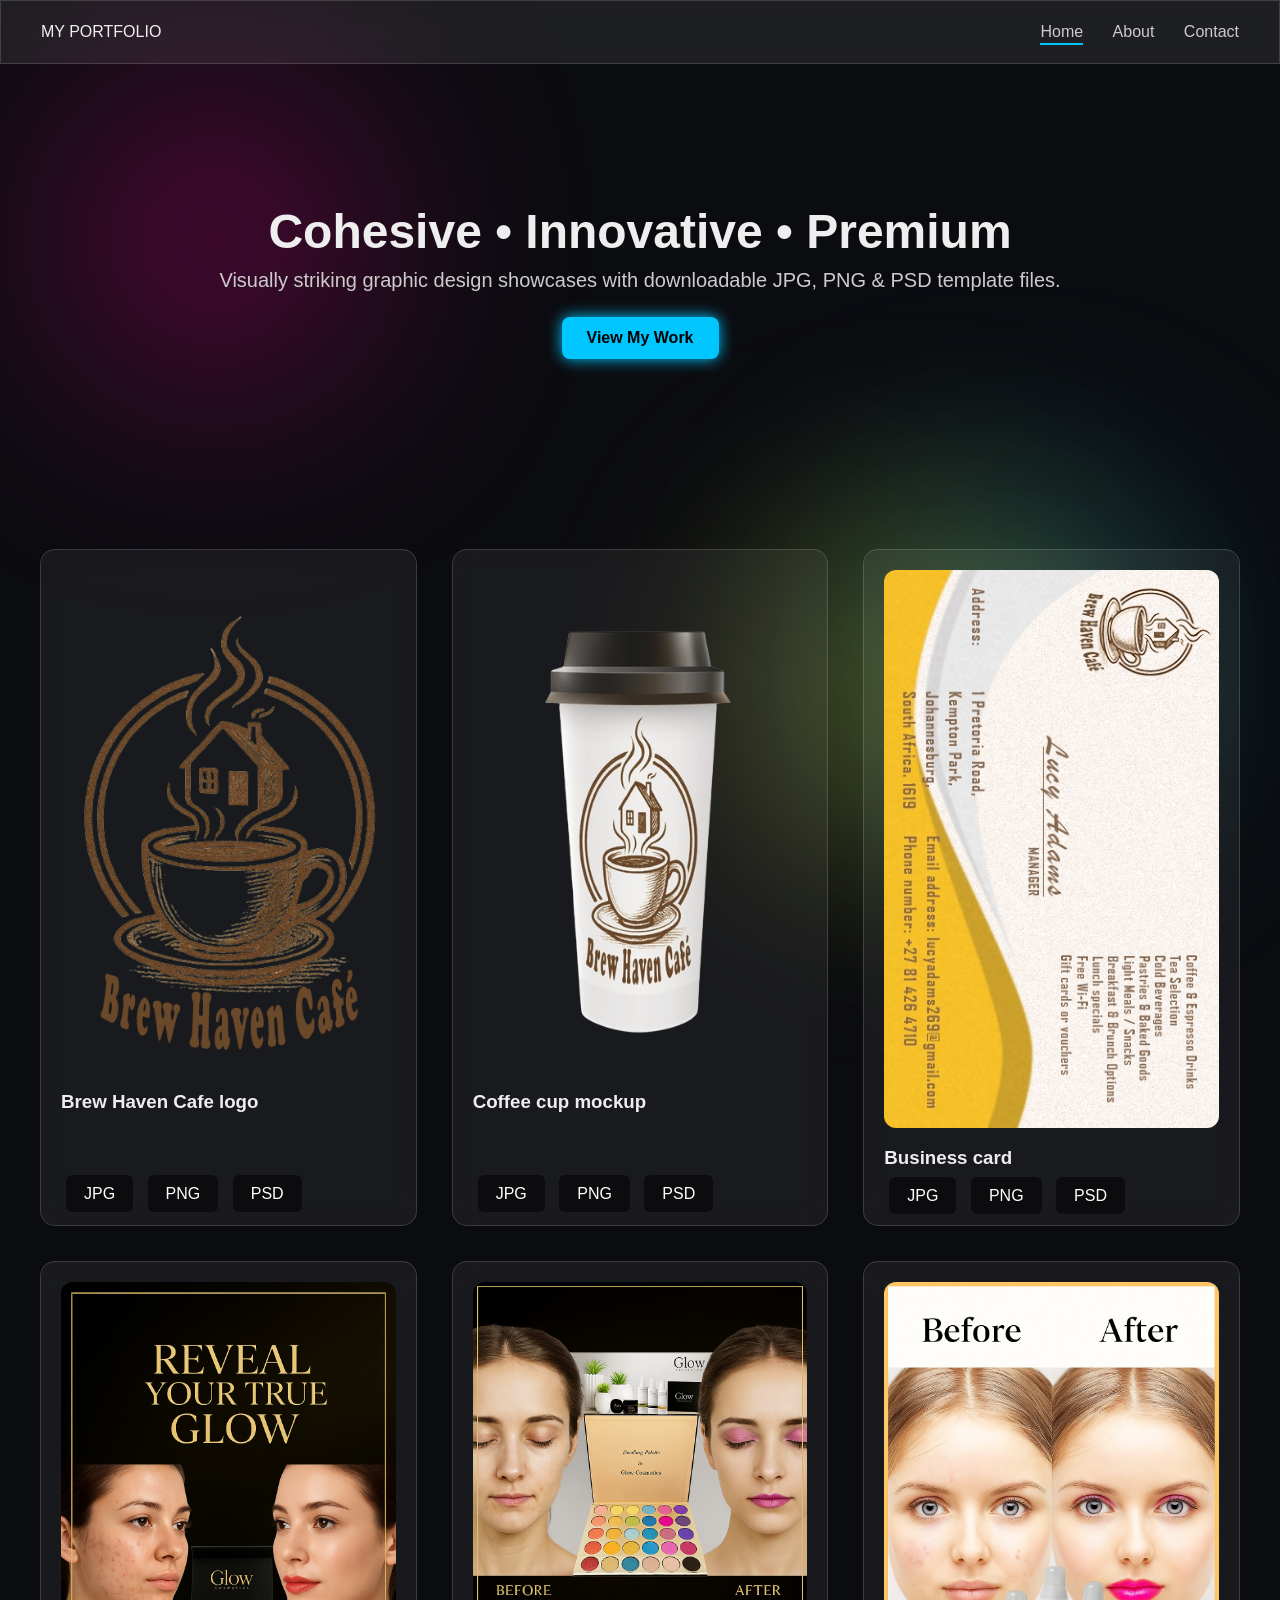
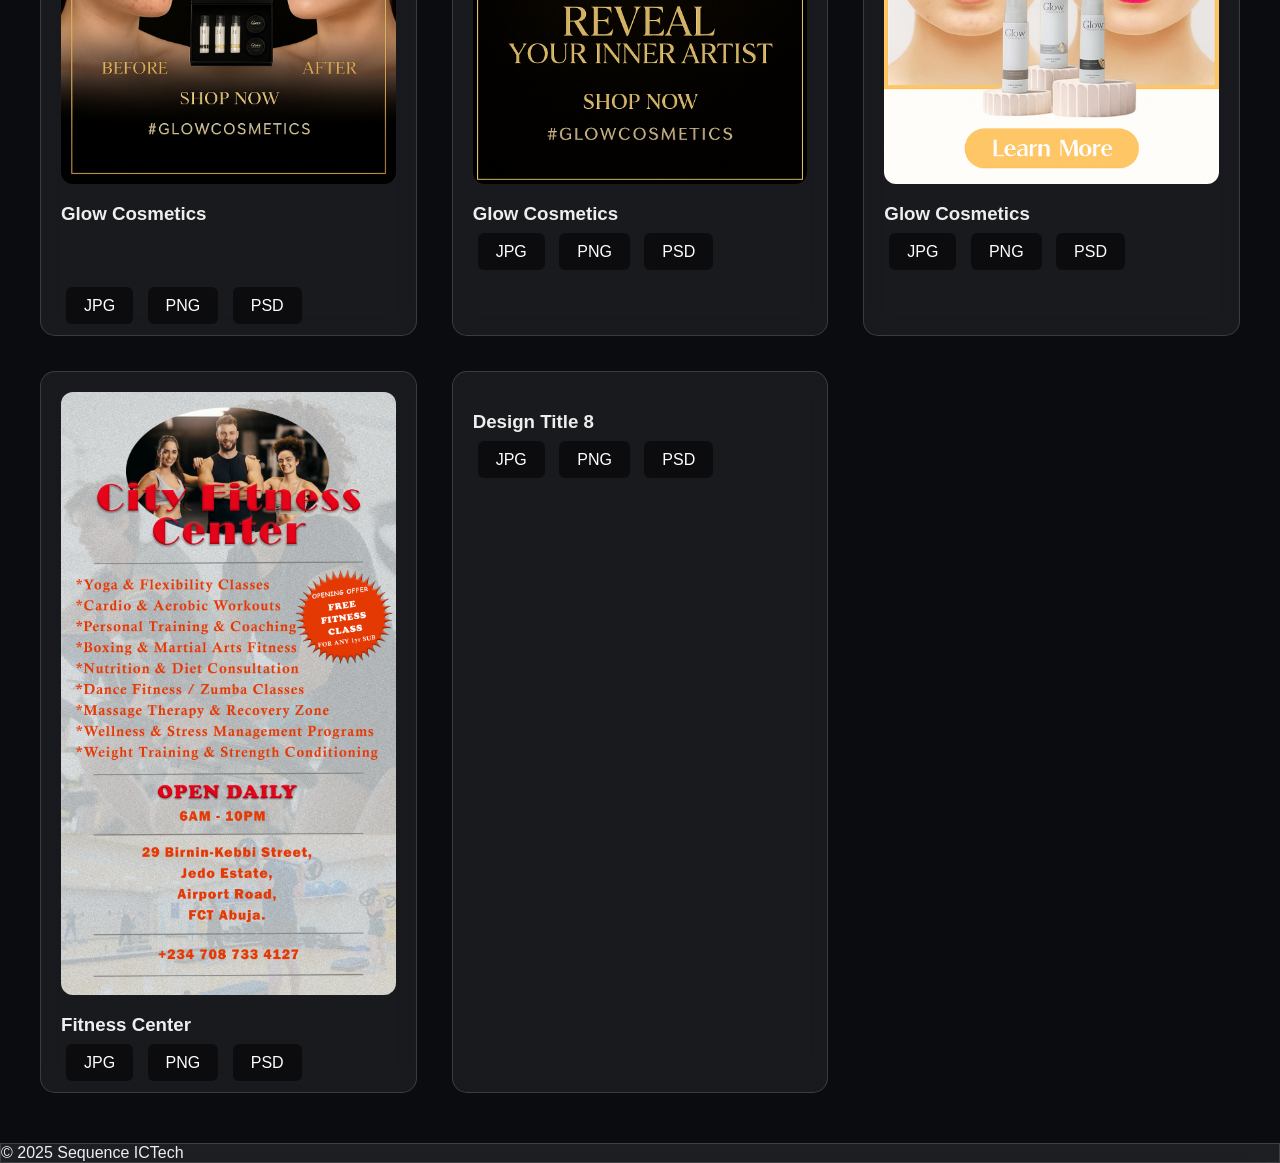
==== index.html @ 039d6dce "index.html" ====
<!DOCTYPE html>
<html lang="en">
<head>
    <meta charset="UTF-8">
    <meta name="viewport" content="width=device-width, initial-scale=1.0">
    <title>My Portfolio</title>
    <link rel="stylesheet" href="style.css">
</head>

<body class="page-loaded">

    <!-- Floating Background Elements -->
    <div class="float-circle c1"></div>
    <div class="float-circle c2"></div>
    <div class="float-circle c3"></div>

    <!-- HEADER -->
    <header class="fade-in glass-header">
        <div class="logo">MY PORTFOLIO</div>
        <nav>
            <a href="index.html" class="active">Home</a>
            <a href="about.html">About</a>
            <a href="contact.html">Contact</a>
        </nav>
    </header>

    <!-- HERO (Parallax + Fade) -->
    <section class="hero parallax fade-in">
        <h1>Cohesive • Innovative • Premium</h1>
        <p>Visually striking graphic design showcases with downloadable JPG, PNG & PSD template files.</p>
        <a href="#portfolio" class="glow-btn">View My Work</a>
    </section>

    <!-- PORTFOLIO -->
    <section id="portfolio" class="portfolio">

        <div class="card reveal">
            <img src="images/cafe/Brew Haven Cafe logo.png" alt="">
            <h3>Brew Haven Cafe logo</h3>
            <br>
            <br>
            <br>
            <br>
            
            <div class="buttons">
                <a href="images/design1.jpg" download>JPG</a>
                <a href="images/design1.png" download>PNG</a>
                <a href="psd/design1.psd" download>PSD</a>
            </div>
        </div>

        <div class="card reveal">
            <img src="images/cafe/Coffee_cup_mockup.png" alt="">
            <h3>Coffee cup mockup</h3>
            <br>
            <br>
            <br>
            <br>
            
            <div class="buttons">
                <a href="images/cafe/Coffee cup mockup.jpg" download>JPG</a>
                <a href="images/cafe/Coffee cup mockup.png" download>PNG</a>
                <a href="psd/cafe/Coffee cup mockup.psd" download>PSD</a>
            </div>
        </div>

        <div class="card reveal">
            <img src="images/cafe/Brew Haven Business card.jpg" alt="">
            <h3>Business card</h3>
            <br>
            <div class="buttons">
                <a href="images/cafe/Brew Haven Business_card.jpg" download>JPG</a>
                <a href="images/design3.png" download>PNG</a>
                <a href="psd/cafe/Brew Haven Business card.psd" download>PSD</a>
            </div>
        </div>

        <div class="card reveal">
            <img src="images/cosmetics/Glow Cosmetics1.png" alt="">
            <h3>Glow Cosmetics</h3>
            <br>
            <br>
            <br>
            <br>
            
            <div class="buttons">
                <a href="images/cosmetics/Glow Cosmetics1.jpg" download>JPG</a>
                <a href="images/cosmetics/Glow Cosmetics1.png" download>PNG</a>
                <a href="psd/cosmetics/Makeup Retouch1.psd" download>PSD</a>
            </div>
        </div>

        <div class="card reveal">
            <img src="images/cosmetics/Glow Cosmetics2.png" alt="">
            <h3>Glow Cosmetics</h3>
            <br>
            <div class="buttons">
                <a href="images/cosmetics/Glow Cosmetics2.jpg" download>JPG</a>
                <a href="images/cosmetics/Glow Cosmetics2.png" download>PNG</a>
                <a href="psd/cosmetics/Makeup Retouch2.psd" download>PSD</a>
            </div>
        </div>

        <div class="card reveal">
            <img src="images/cosmetics/Glow Cosmetics3.png" alt="">
            <h3>Glow Cosmetics</h3>
            <br>
            <div class="buttons">
                <a href="images/cosmetics/Glow Cosmetics3.jpg" download>JPG</a>
                <a href="images/cosmetics/Glow Cosmetics3.png" download>PNG</a>
                <a href="psd/cosmetics/Makeup Retouch3.psd" download>PSD</a>
            </div>
        </div>

        <div class="card reveal">
            <img src="images/gym/Gym.png" alt="">
            <h3>Fitness Center</h3>
            <br>
            <div class="buttons">
                <a href="images/gym/Gym.jpg" download>JPG</a>
                <a href="images/gym/Gym.png" download>PNG</a>
                <a href="psd/gym/Gym.psd" download>PSD</a>
            </div>
        </div>

        <div class="card reveal">
            <img src="images/design8.jpg" alt="">
            <h3>Design Title 8</h3>
            <br>
            <div class="buttons">
                <a href="images/design8.jpg" download>JPG</a>
                <a href="images/design8.png" download>PNG</a>
                <a href="psd/design8.psd" download>PSD</a>
            </div>
        </div>
        <!-- Add more cards here -->
    </section>

    <footer class="fade-in glass-footer">
        © 2025 Sequence ICTech
    </footer>

<script src="animations.js"></script>
</body>
</html>
---- style.css ----
/* GLOBAL */
* {
    margin: 0;
    padding: 0;
    box-sizing: border-box;
    font-family: "Poppins", sans-serif;
}

body {
    background: #0b0c10;
    color: #eee;
    overflow-x: hidden;
    position: relative;
}

/* FLOATING BACKGROUND ELEMENTS */
.float-circle {
    position: fixed;
    width: 300px;
    height: 300px;
    border-radius: 50%;
    filter: blur(120px);
    opacity: 0.35;
    z-index: -1;
}

.c1 { background: #ff0099; top: 10%; left: 5%; animation: float 8s ease-in-out infinite; }
.c2 { background: #00c6ff; bottom: 10%; right: 10%; animation: float 10s ease-in-out infinite; }
.c3 { background: #ffdd00; top: 60%; left: 60%; animation: float 12s ease-in-out infinite; }

@keyframes float {
    0%, 100% { transform: translateY(0px); }
    50% { transform: translateY(-40px); }
}

/* GLASS EFFECT */
.glass-header, .glass-footer, .glass-panel, .contact-card {
    background: rgba(255, 255, 255, 0.08);
    backdrop-filter: blur(12px);
    border: 1px solid rgba(255, 255, 255, 0.15);
}

/* HEADER */
header {
    display: flex;
    justify-content: space-between;
    align-items: center;
    padding: 22px 40px;
}

nav a {
    color: #ccc;
    margin-left: 25px;
    text-decoration: none;
    position: relative;
    font-weight: 500;
}

nav a.active::after,
nav a:hover::after {
    width: 100%;
}

nav a::after {
    content: "";
    width: 0%;
    height: 2px;
    background: #00c6ff;
    position: absolute;
    left: 0;
    bottom: -5px;
    transition: 0.3s;
}

/* HERO */
.hero {
    text-align: center;
    padding: 140px 20px;
    background-attachment: fixed;
}

.hero h1 {
    font-size: 48px;
    font-weight: 700;
}

.hero p {
    font-size: 20px;
    margin-top: 10px;
    color: #ccc;
}

/* Glow button */
.glow-btn {
    margin-top: 25px;
    display: inline-block;
    padding: 12px 25px;
    background: #00c6ff;
    border-radius: 8px;
    color: #000;
    font-weight: bold;
    text-decoration: none;
    box-shadow: 0 0 15px #00c6ff;
    transition: 0.3s;
}

.glow-btn:hover {
    box-shadow: 0 0 25px #00c6ff;
}

/* PORTFOLIO GRID */
.portfolio {
    padding: 50px 40px;
    display: grid;
    grid-template-columns: repeat(auto-fit, minmax(300px, 1fr));
    gap: 35px;
}

/* Premium Portfolio Cards */
.card {
    padding: 20px;
    border-radius: 15px;
    background: rgba(255,255,255,0.06);
    backdrop-filter: blur(12px);
    border: 1px solid rgba(255,255,255,0.15);
    transition: 0.4s;
    transform: perspective(600px) rotateX(0deg) rotateY(0deg);
}

.card:hover {
    transform: perspective(600px) rotateX(7deg) rotateY(-7deg);
    box-shadow: 0px 0px 25px rgba(0,255,255,0.2);
}

.card img {
    width: 100%;
    border-radius: 12px;
    margin-bottom: 15px;
}

.buttons a {
    background: rgba(0,0,0,0.5);
    padding: 10px 18px;
    margin: 5px;
    border-radius: 6px;
    color: #fff;
    text-decoration: none;
    transition: 0.3s;
}

.buttons a:hover {
    background: #00c6ff;
    color: #000;
    box-shadow: 0 0 15px #00c6ff;
}

/* PAGE */
.page-container {
    max-width: 900px;
    margin: auto;
    padding: 60px 20px;
}

/* ANIMATIONS */
.fade-in { opacity: 0; animation: fade 1.3s forwards; }
@keyframes fade { to { opacity: 1; } }

.reveal {
    opacity: 0;
    transform: translateY(40px);
    transition: 1s;
}

.reveal.visible {
    opacity: 1;
    transform: translateY(0);
}
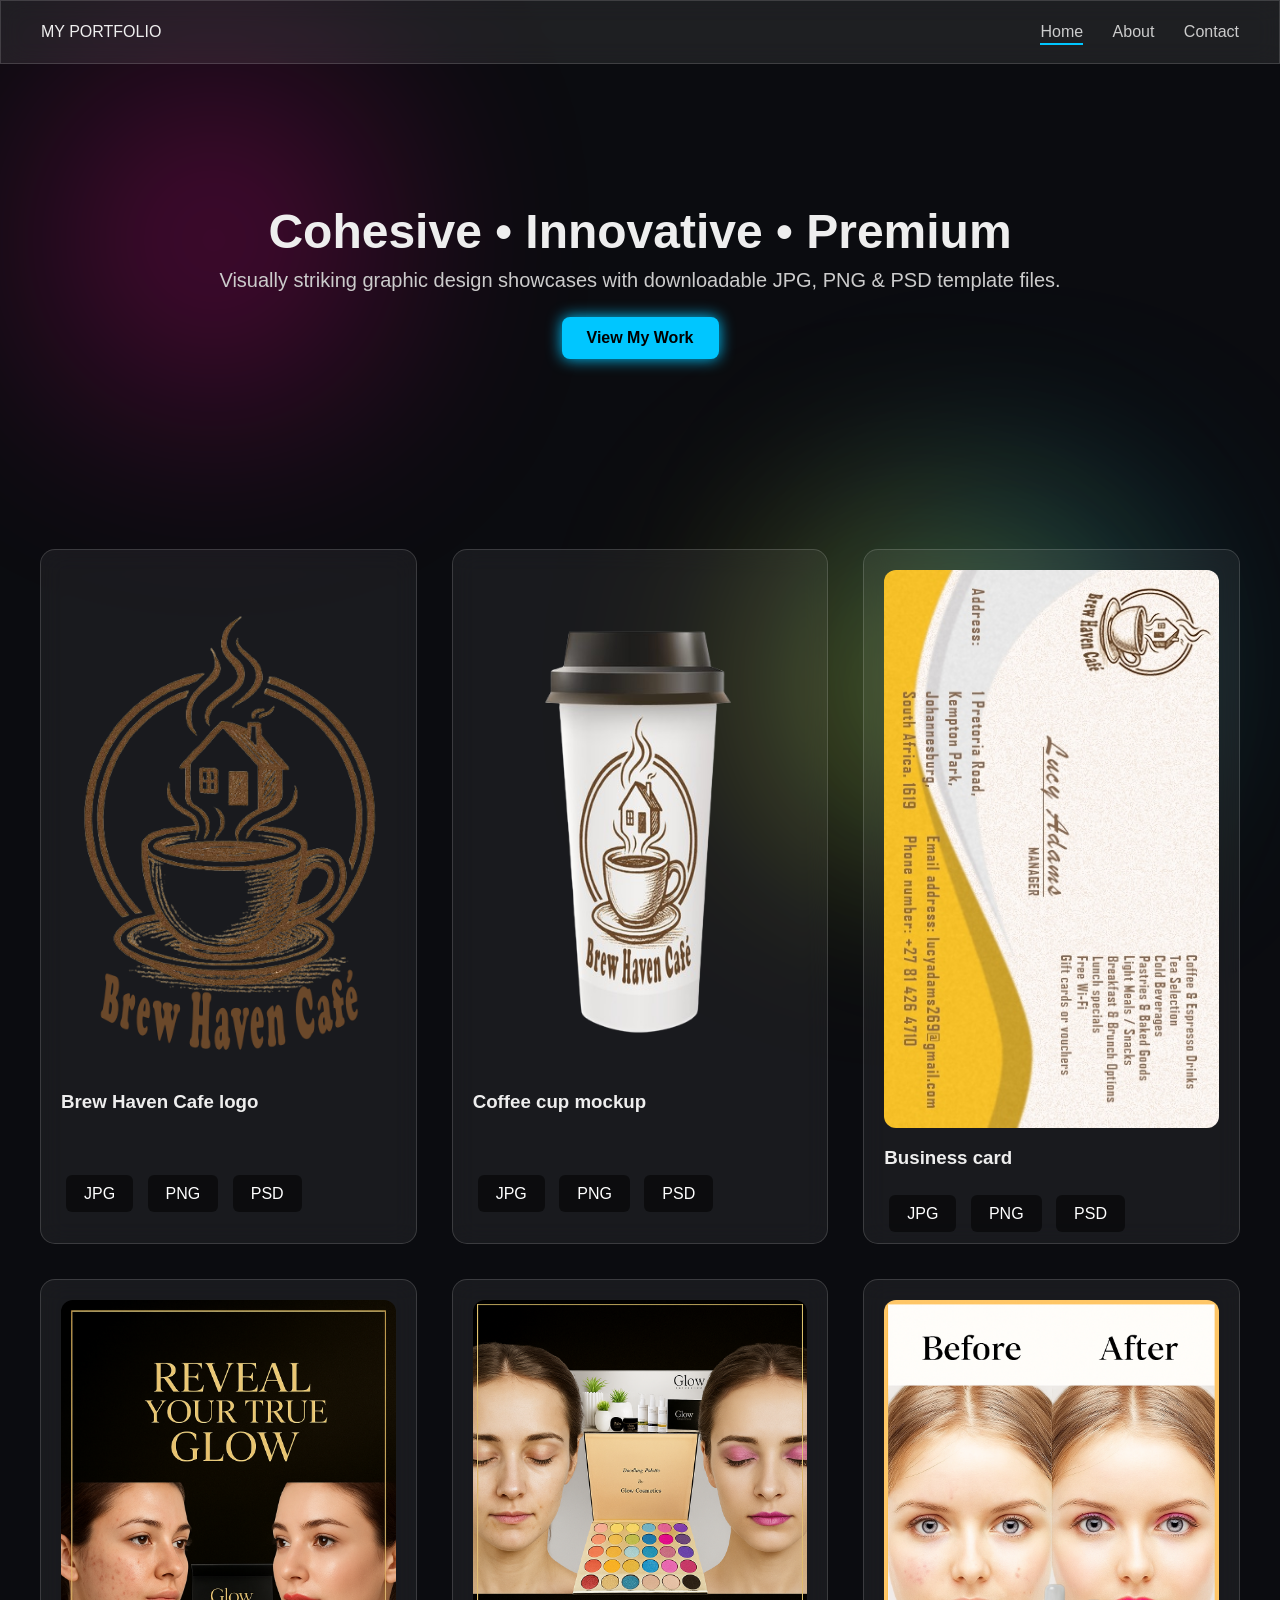
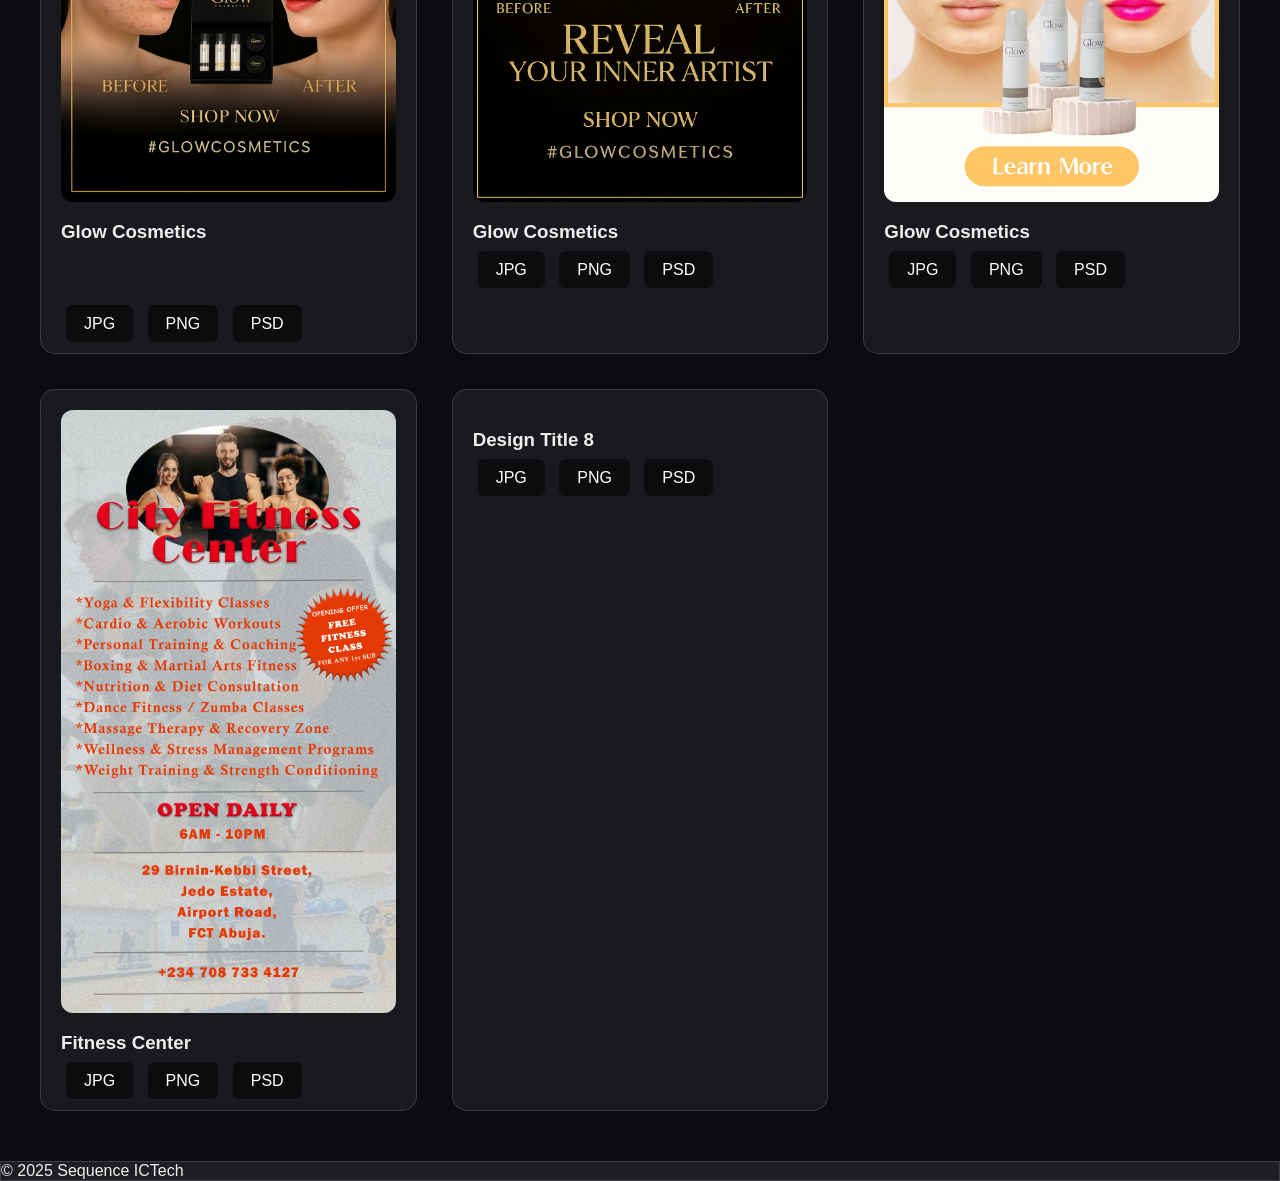
==== commit 66558629: "index.html" ====
--- a/index.html
+++ b/index.html
@@ -67,6 +67,7 @@
         <div class="card reveal">
             <img src="images/cafe/Brew Haven Business card.jpg" alt="">
             <h3>Business card</h3>
+            <br>
             <br>
             <div class="buttons">
                 <a href="images/cafe/Brew Haven Business_card.jpg" download>JPG</a>
@@ -169,3 +170,4 @@
 
 
 
+
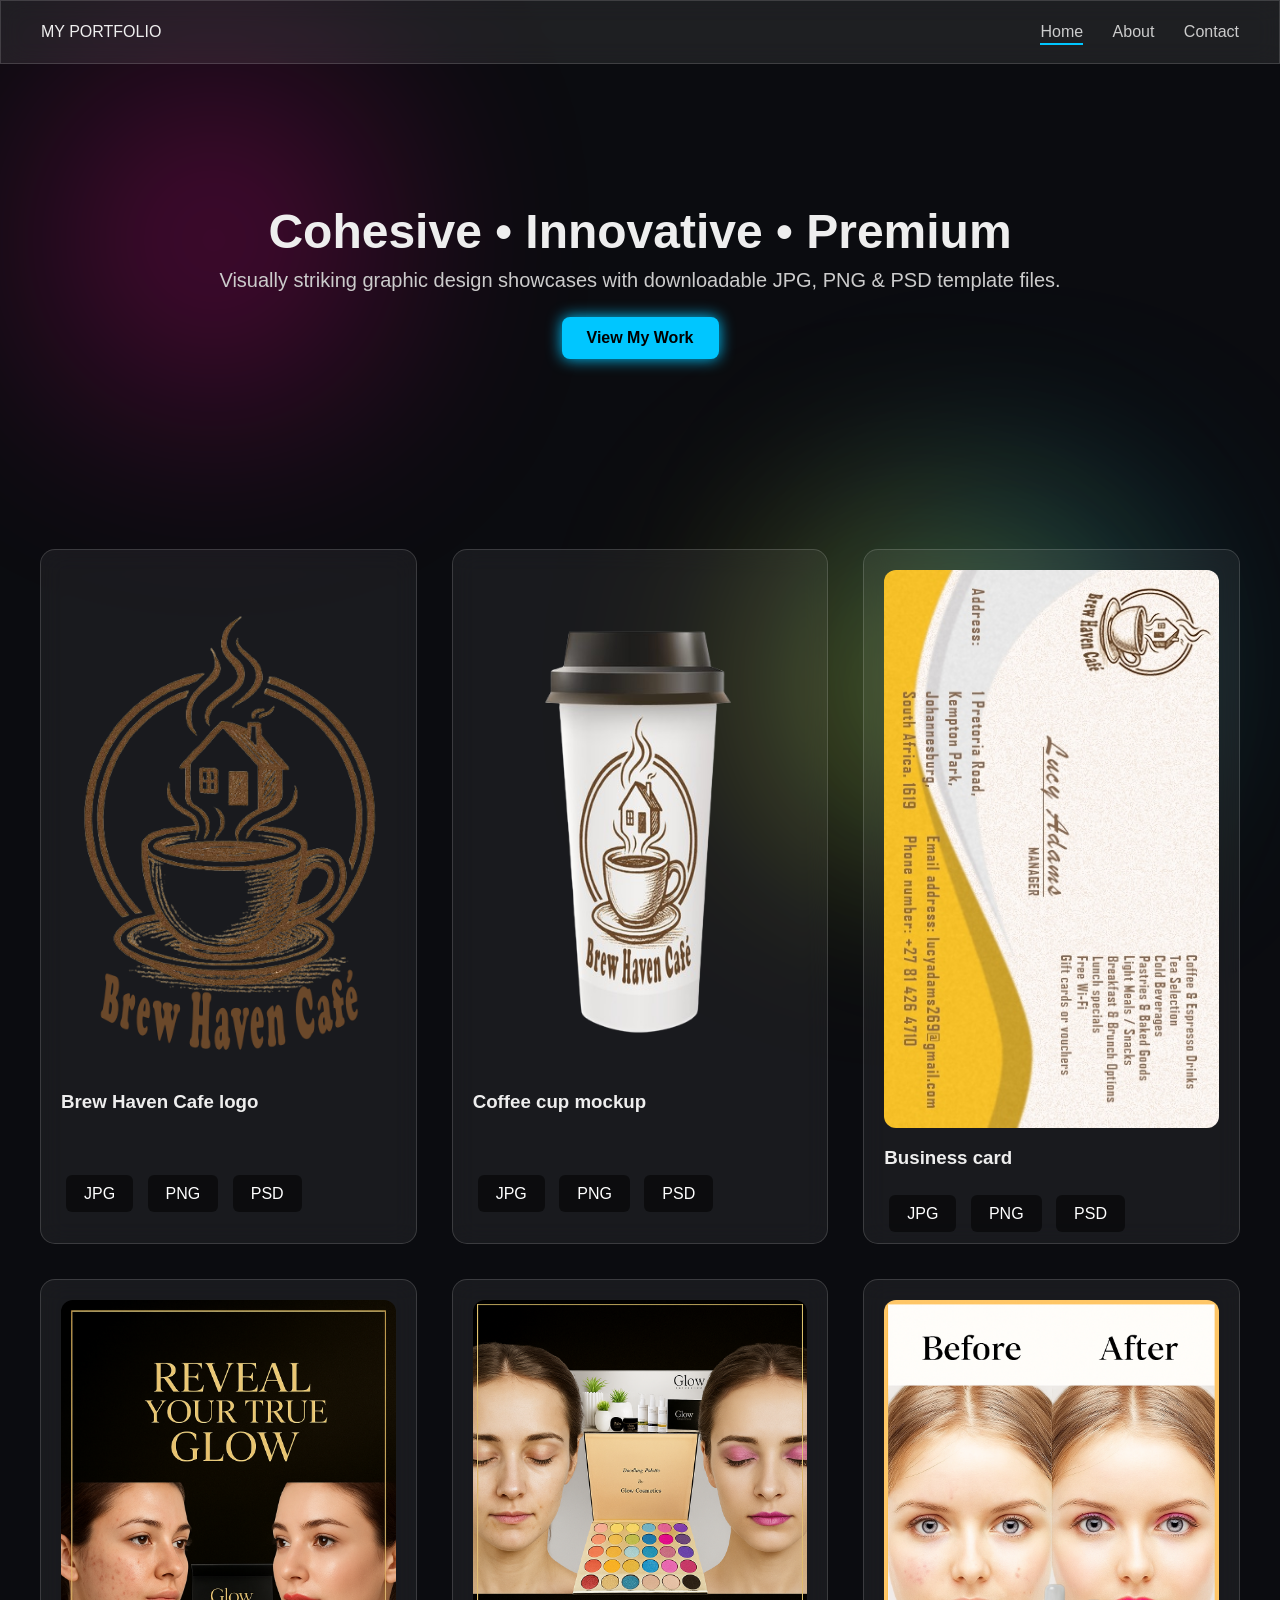
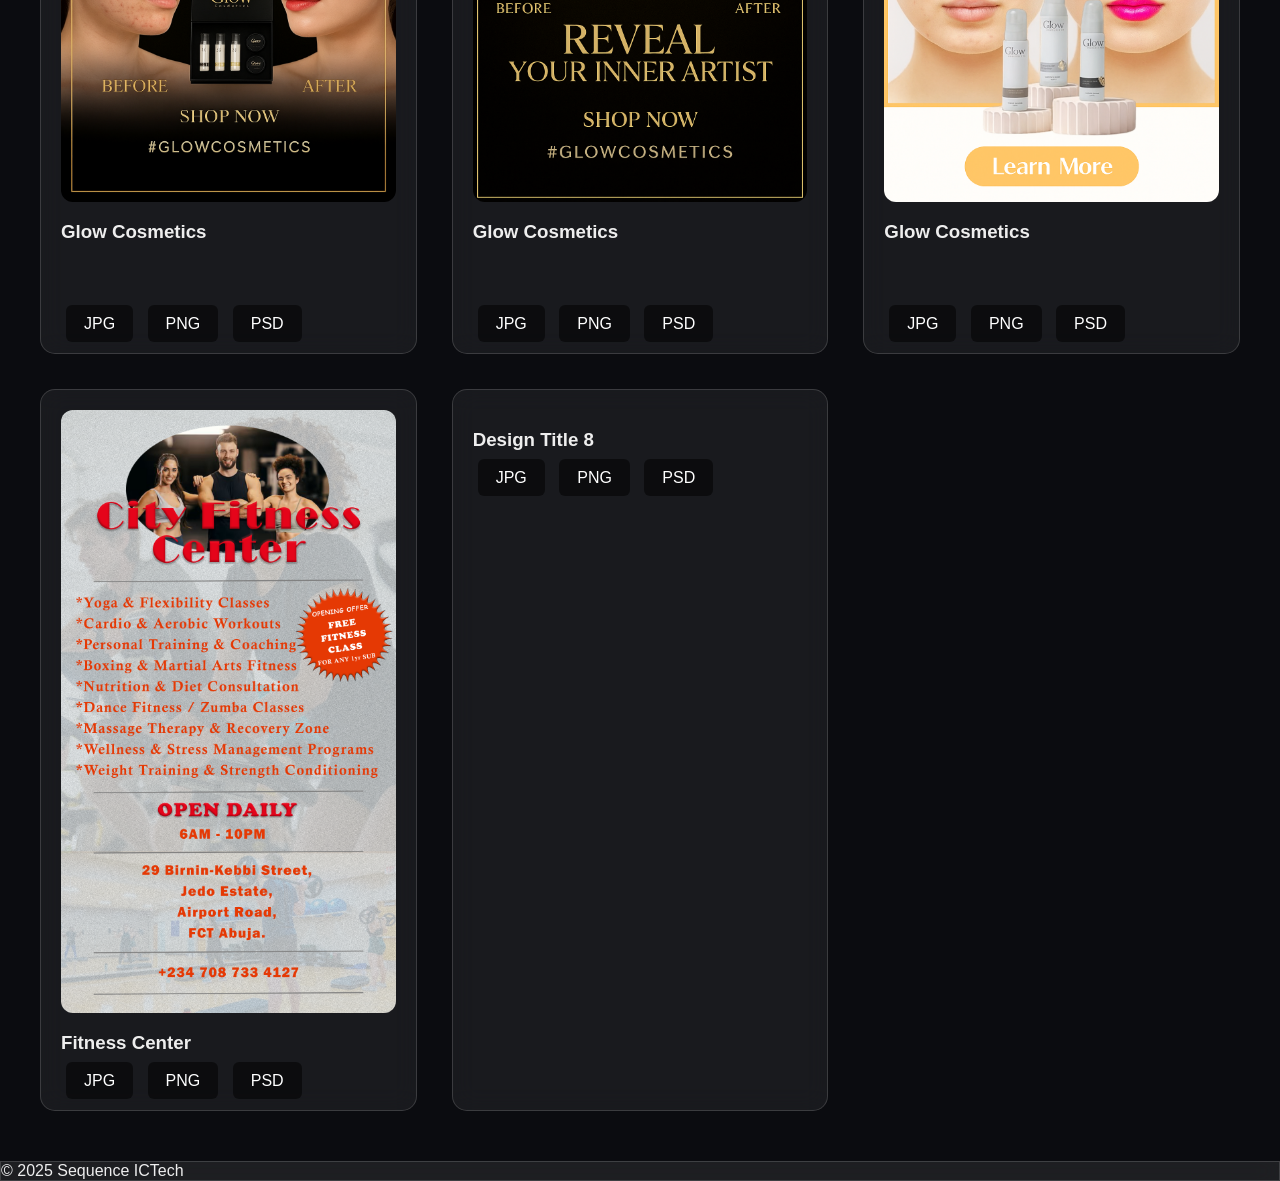
==== commit ea24cc6c: "index.html" ====
--- a/index.html
+++ b/index.html
@@ -95,6 +95,9 @@
             <img src="images/cosmetics/Glow Cosmetics2.png" alt="">
             <h3>Glow Cosmetics</h3>
             <br>
+            <br>
+            <br>
+            <br>
             <div class="buttons">
                 <a href="images/cosmetics/Glow Cosmetics2.jpg" download>JPG</a>
                 <a href="images/cosmetics/Glow Cosmetics2.png" download>PNG</a>
@@ -105,6 +108,9 @@
         <div class="card reveal">
             <img src="images/cosmetics/Glow Cosmetics3.png" alt="">
             <h3>Glow Cosmetics</h3>
+            <br>
+            <br>
+            <br>
             <br>
             <div class="buttons">
                 <a href="images/cosmetics/Glow Cosmetics3.jpg" download>JPG</a>
@@ -171,3 +177,4 @@
 
 
 
+
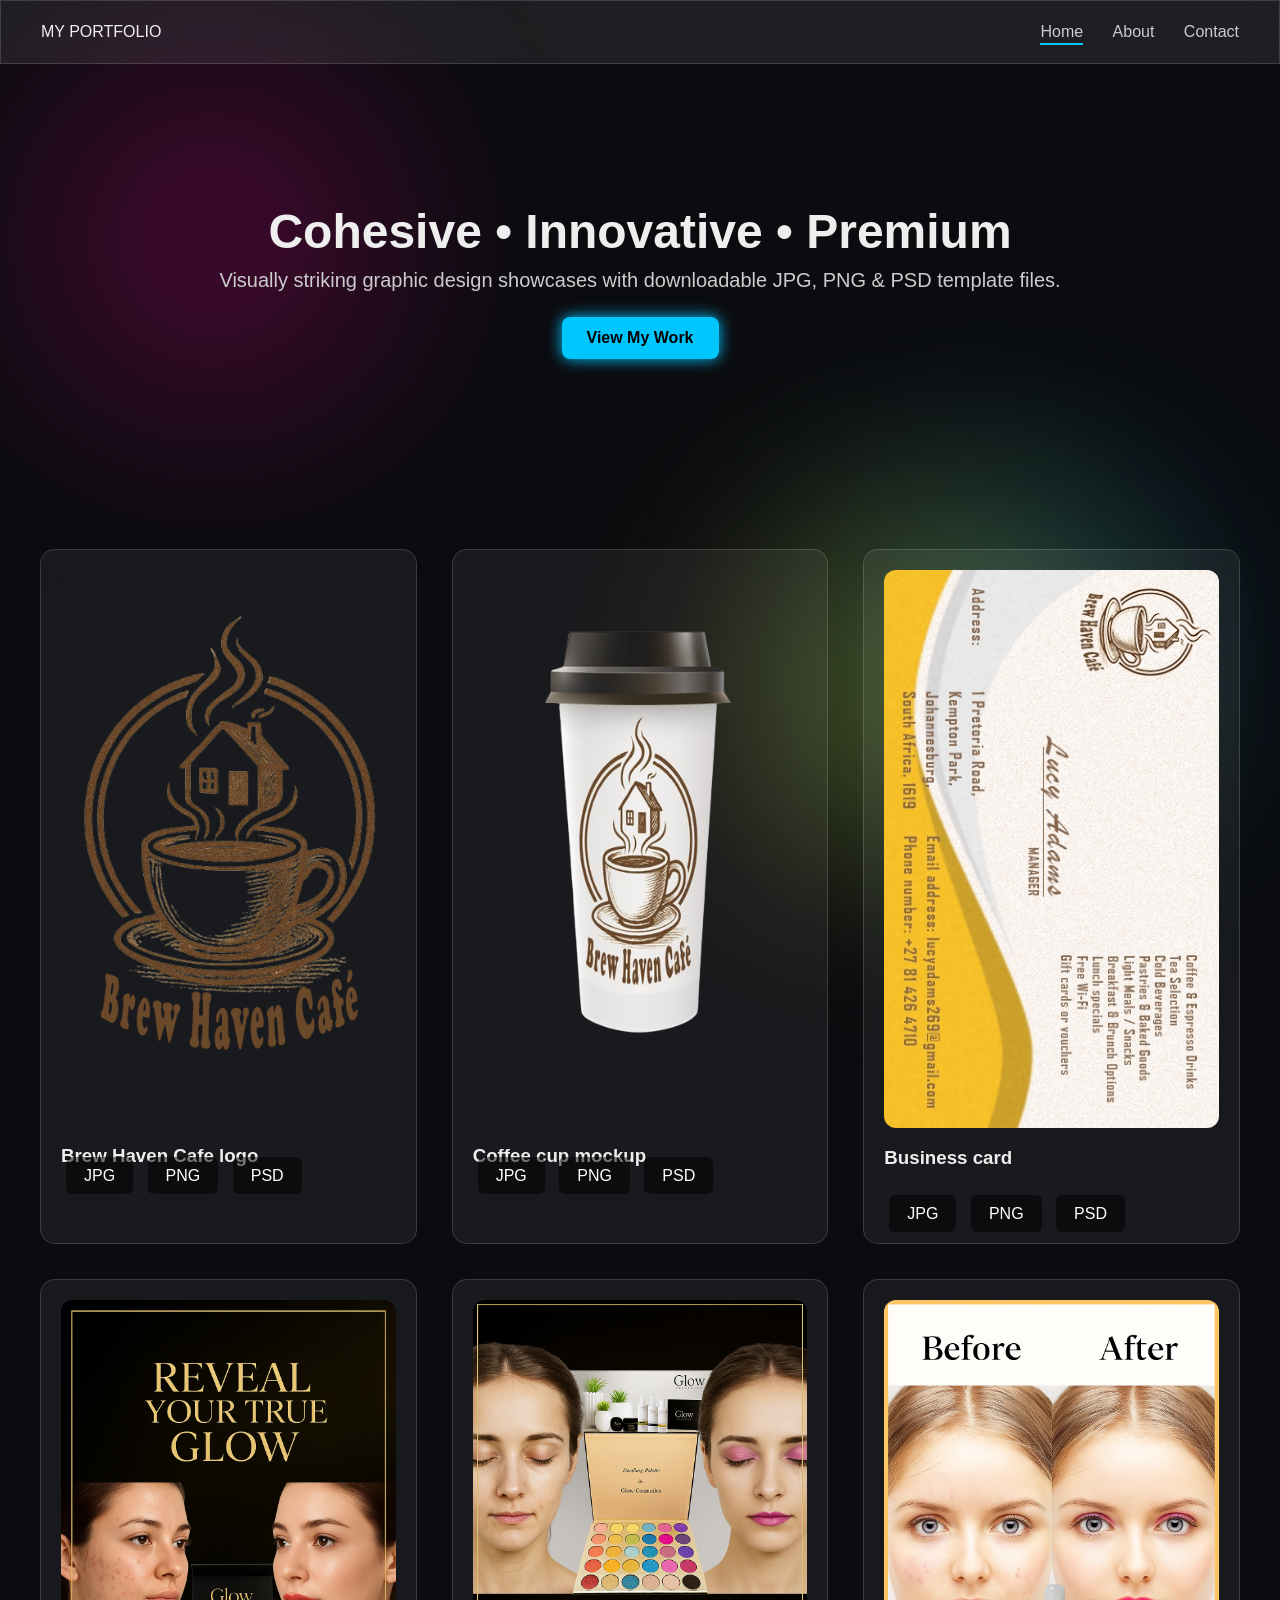
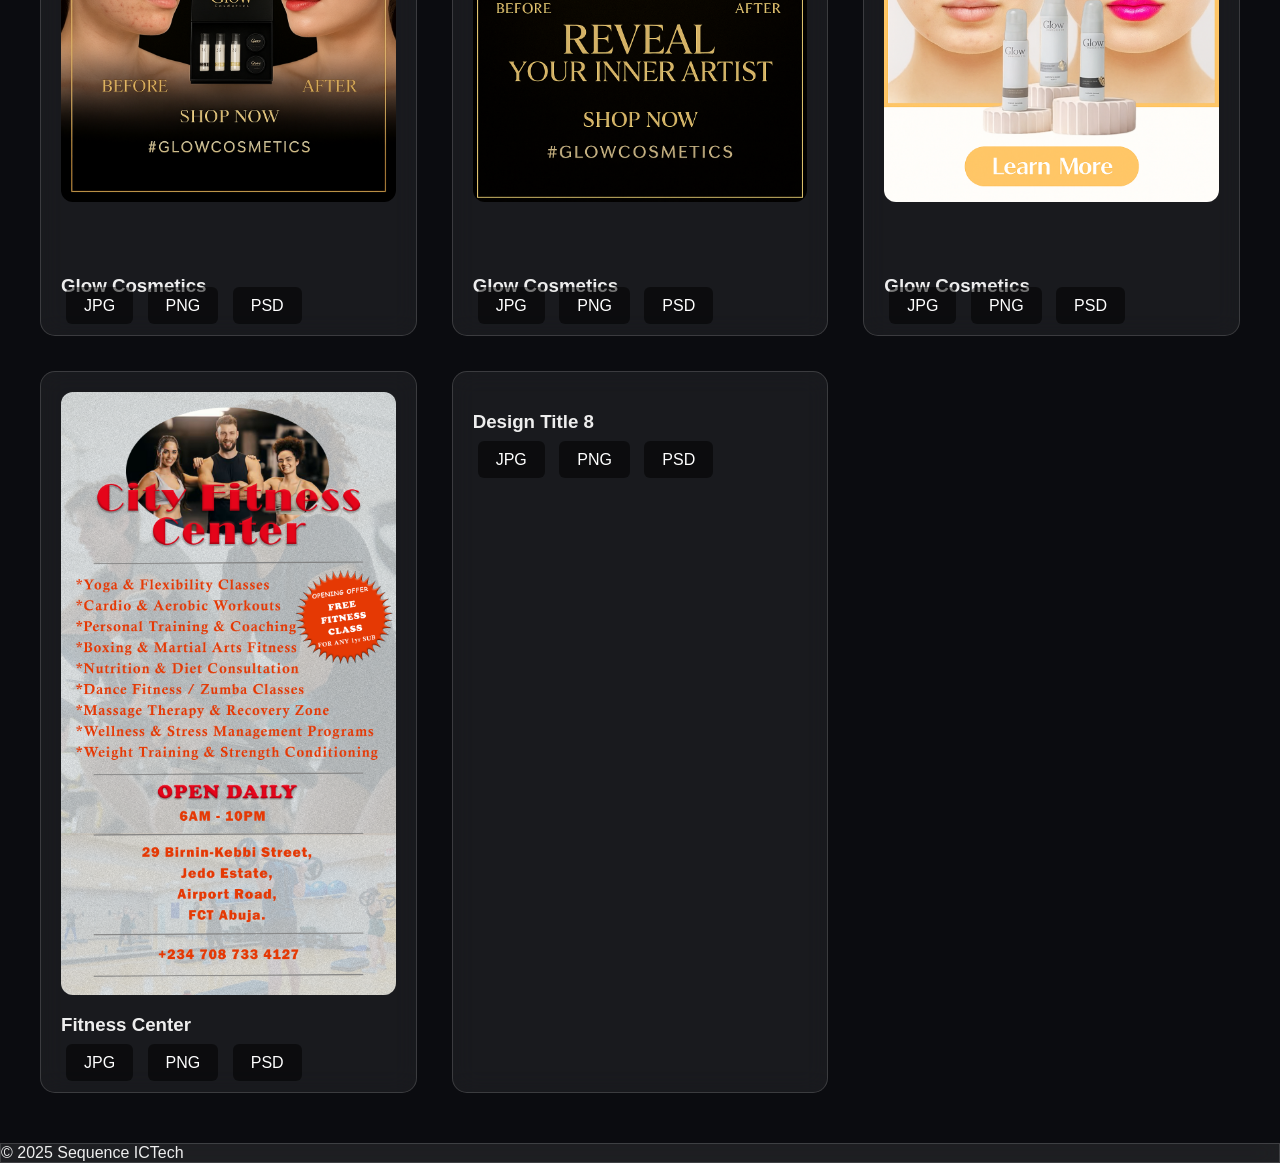
==== commit c75a75f2: "index.html" ====
--- a/index.html
+++ b/index.html
@@ -36,11 +36,12 @@
 
         <div class="card reveal">
             <img src="images/cafe/Brew Haven Cafe logo.png" alt="">
-            <h3>Brew Haven Cafe logo</h3>
             <br>
             <br>
             <br>
             <br>
+            <h3>Brew Haven Cafe logo</h3>
+            
             
             <div class="buttons">
                 <a href="images/design1.jpg" download>JPG</a>
@@ -51,11 +52,12 @@
 
         <div class="card reveal">
             <img src="images/cafe/Coffee_cup_mockup.png" alt="">
-            <h3>Coffee cup mockup</h3>
             <br>
             <br>
             <br>
             <br>
+            <h3>Coffee cup mockup</h3>
+            
             
             <div class="buttons">
                 <a href="images/cafe/Coffee cup mockup.jpg" download>JPG</a>
@@ -78,11 +80,12 @@
 
         <div class="card reveal">
             <img src="images/cosmetics/Glow Cosmetics1.png" alt="">
-            <h3>Glow Cosmetics</h3>
             <br>
             <br>
             <br>
             <br>
+            <h3>Glow Cosmetics</h3>
+            
             
             <div class="buttons">
                 <a href="images/cosmetics/Glow Cosmetics1.jpg" download>JPG</a>
@@ -93,11 +96,12 @@
 
         <div class="card reveal">
             <img src="images/cosmetics/Glow Cosmetics2.png" alt="">
-            <h3>Glow Cosmetics</h3>
             <br>
             <br>
             <br>
             <br>
+            <h3>Glow Cosmetics</h3>
+            
             <div class="buttons">
                 <a href="images/cosmetics/Glow Cosmetics2.jpg" download>JPG</a>
                 <a href="images/cosmetics/Glow Cosmetics2.png" download>PNG</a>
@@ -107,11 +111,12 @@
 
         <div class="card reveal">
             <img src="images/cosmetics/Glow Cosmetics3.png" alt="">
-            <h3>Glow Cosmetics</h3>
             <br>
             <br>
             <br>
             <br>
+            <h3>Glow Cosmetics</h3>
+            
             <div class="buttons">
                 <a href="images/cosmetics/Glow Cosmetics3.jpg" download>JPG</a>
                 <a href="images/cosmetics/Glow Cosmetics3.png" download>PNG</a>
@@ -178,3 +183,4 @@
 
 
 
+
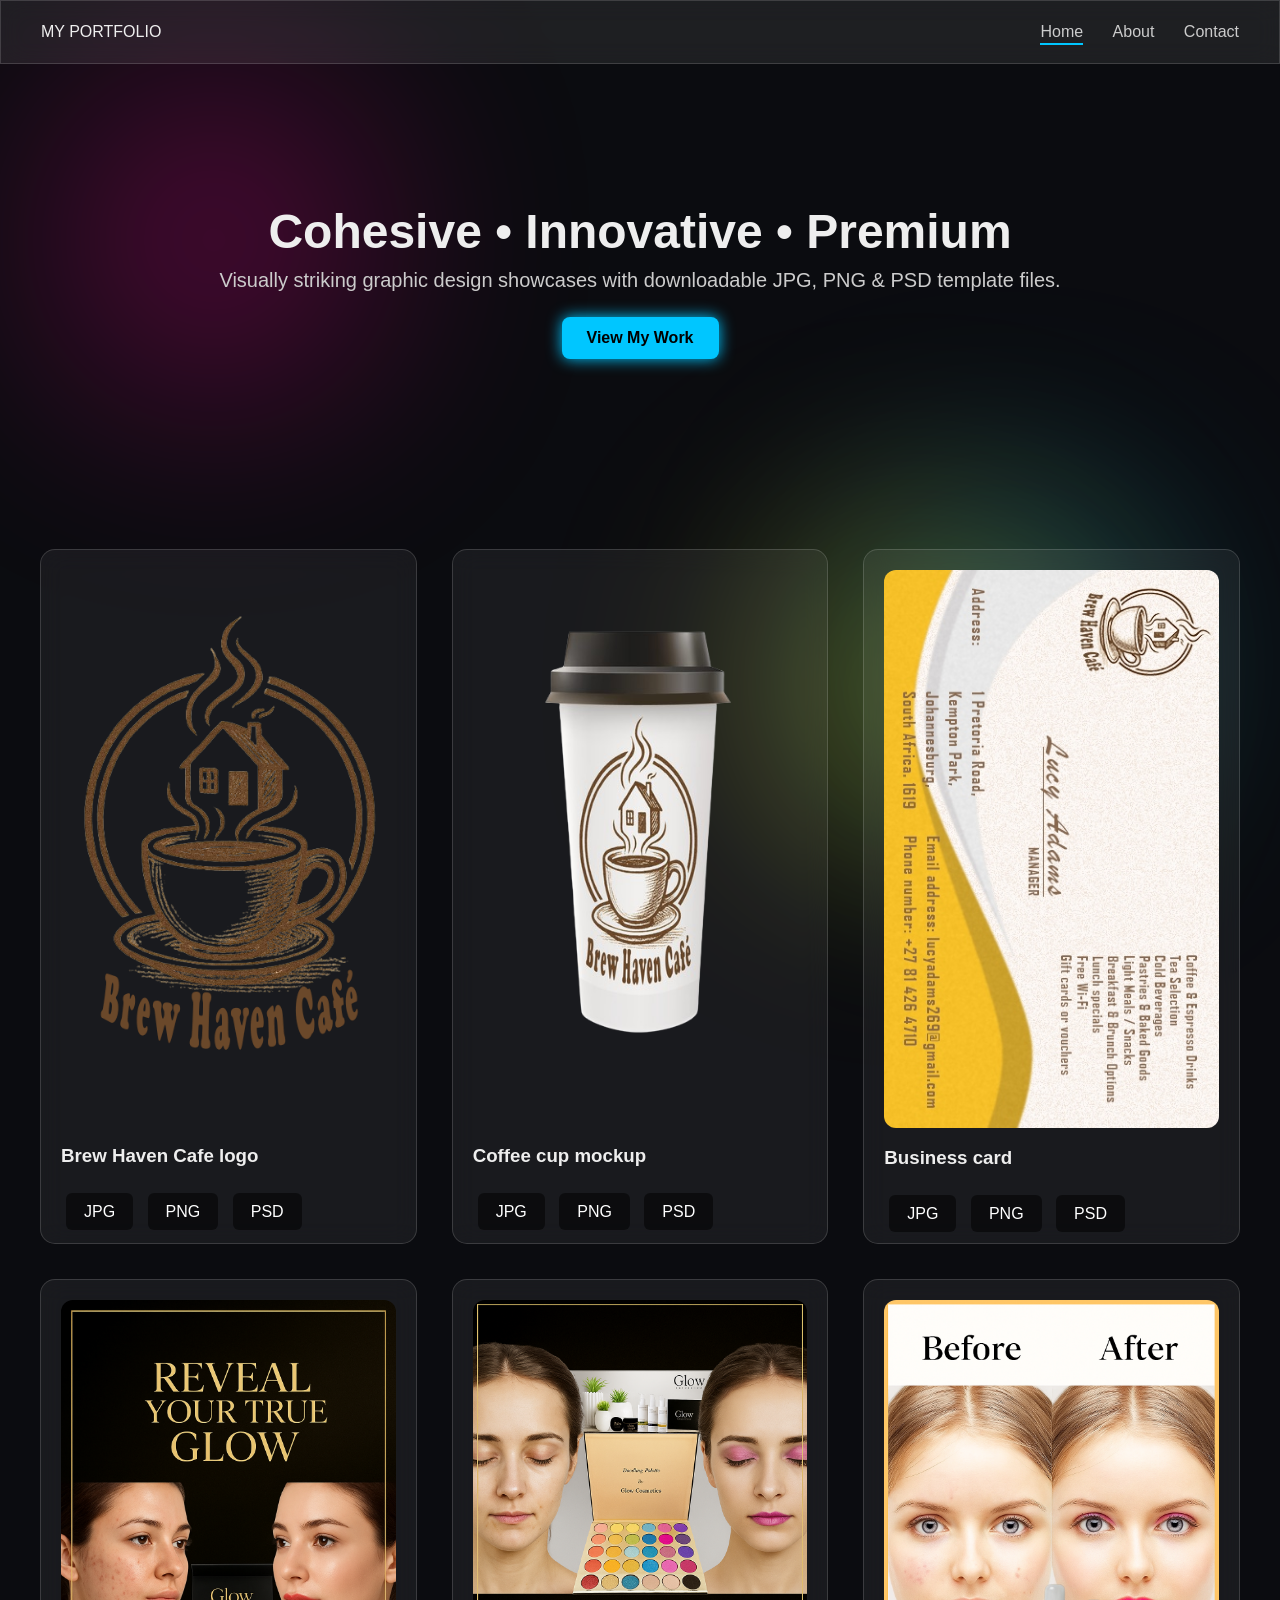
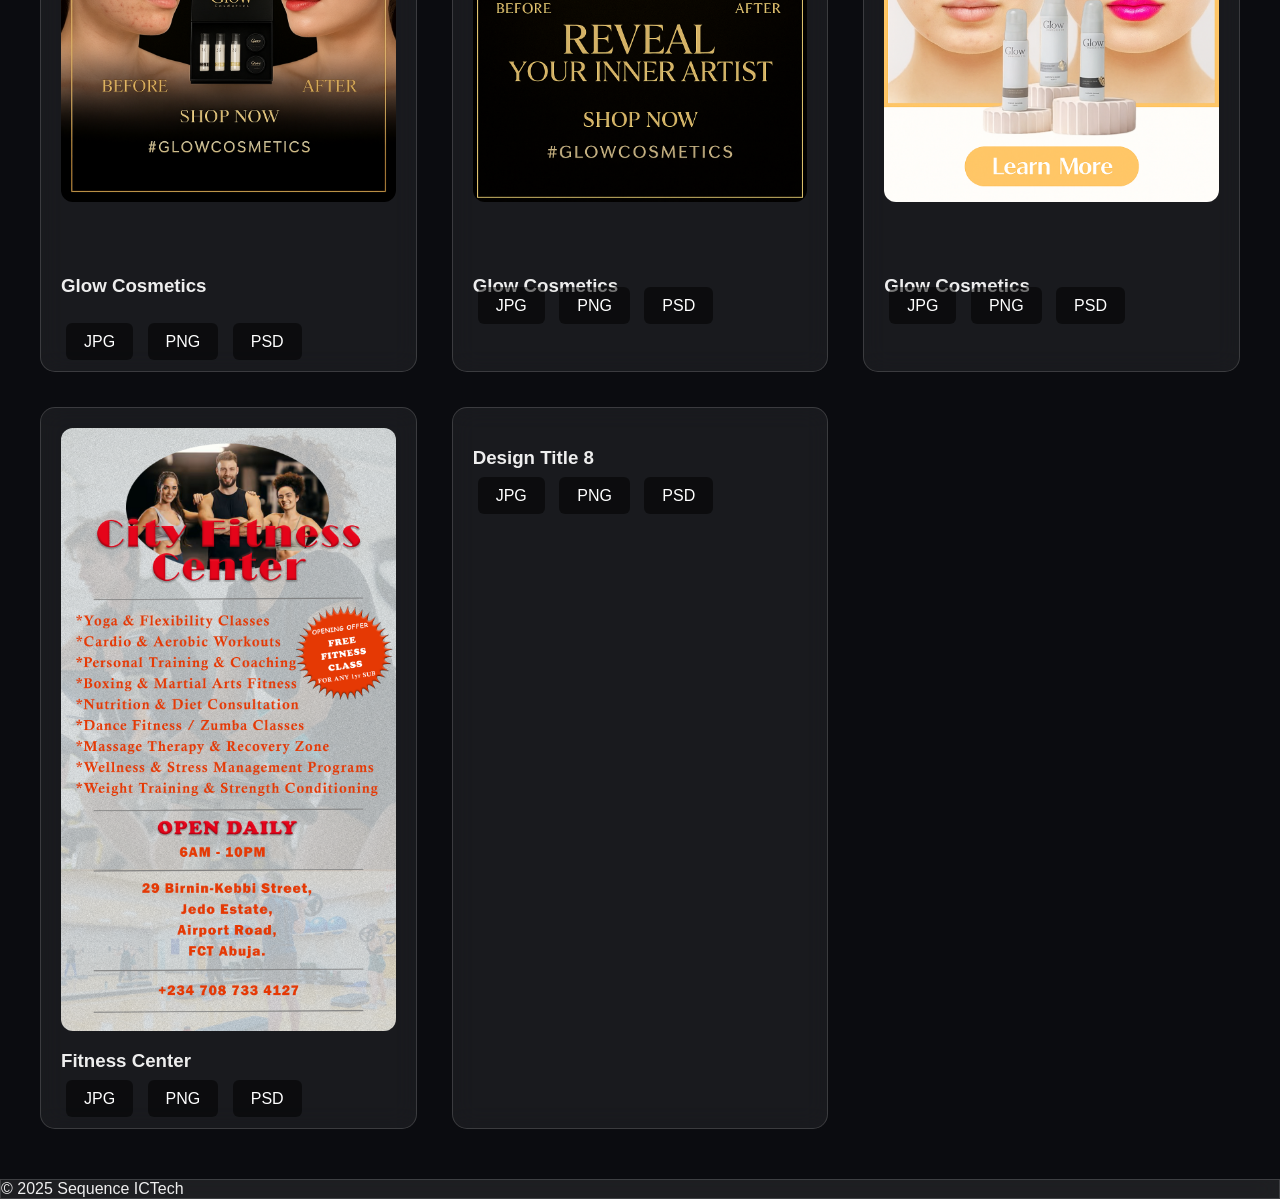
==== commit bde91a3b: "index.html" ====
--- a/index.html
+++ b/index.html
@@ -41,8 +41,8 @@
             <br>
             <br>
             <h3>Brew Haven Cafe logo</h3>
-            
-            
+            <br>
+            <br>
             <div class="buttons">
                 <a href="images/design1.jpg" download>JPG</a>
                 <a href="images/design1.png" download>PNG</a>
@@ -57,8 +57,8 @@
             <br>
             <br>
             <h3>Coffee cup mockup</h3>
-            
-            
+            <br>
+            <br>           
             <div class="buttons">
                 <a href="images/cafe/Coffee cup mockup.jpg" download>JPG</a>
                 <a href="images/cafe/Coffee cup mockup.png" download>PNG</a>
@@ -85,8 +85,8 @@
             <br>
             <br>
             <h3>Glow Cosmetics</h3>
-            
-            
+            <br>
+            <br> 
             <div class="buttons">
                 <a href="images/cosmetics/Glow Cosmetics1.jpg" download>JPG</a>
                 <a href="images/cosmetics/Glow Cosmetics1.png" download>PNG</a>
@@ -184,3 +184,4 @@
 
 
 
+
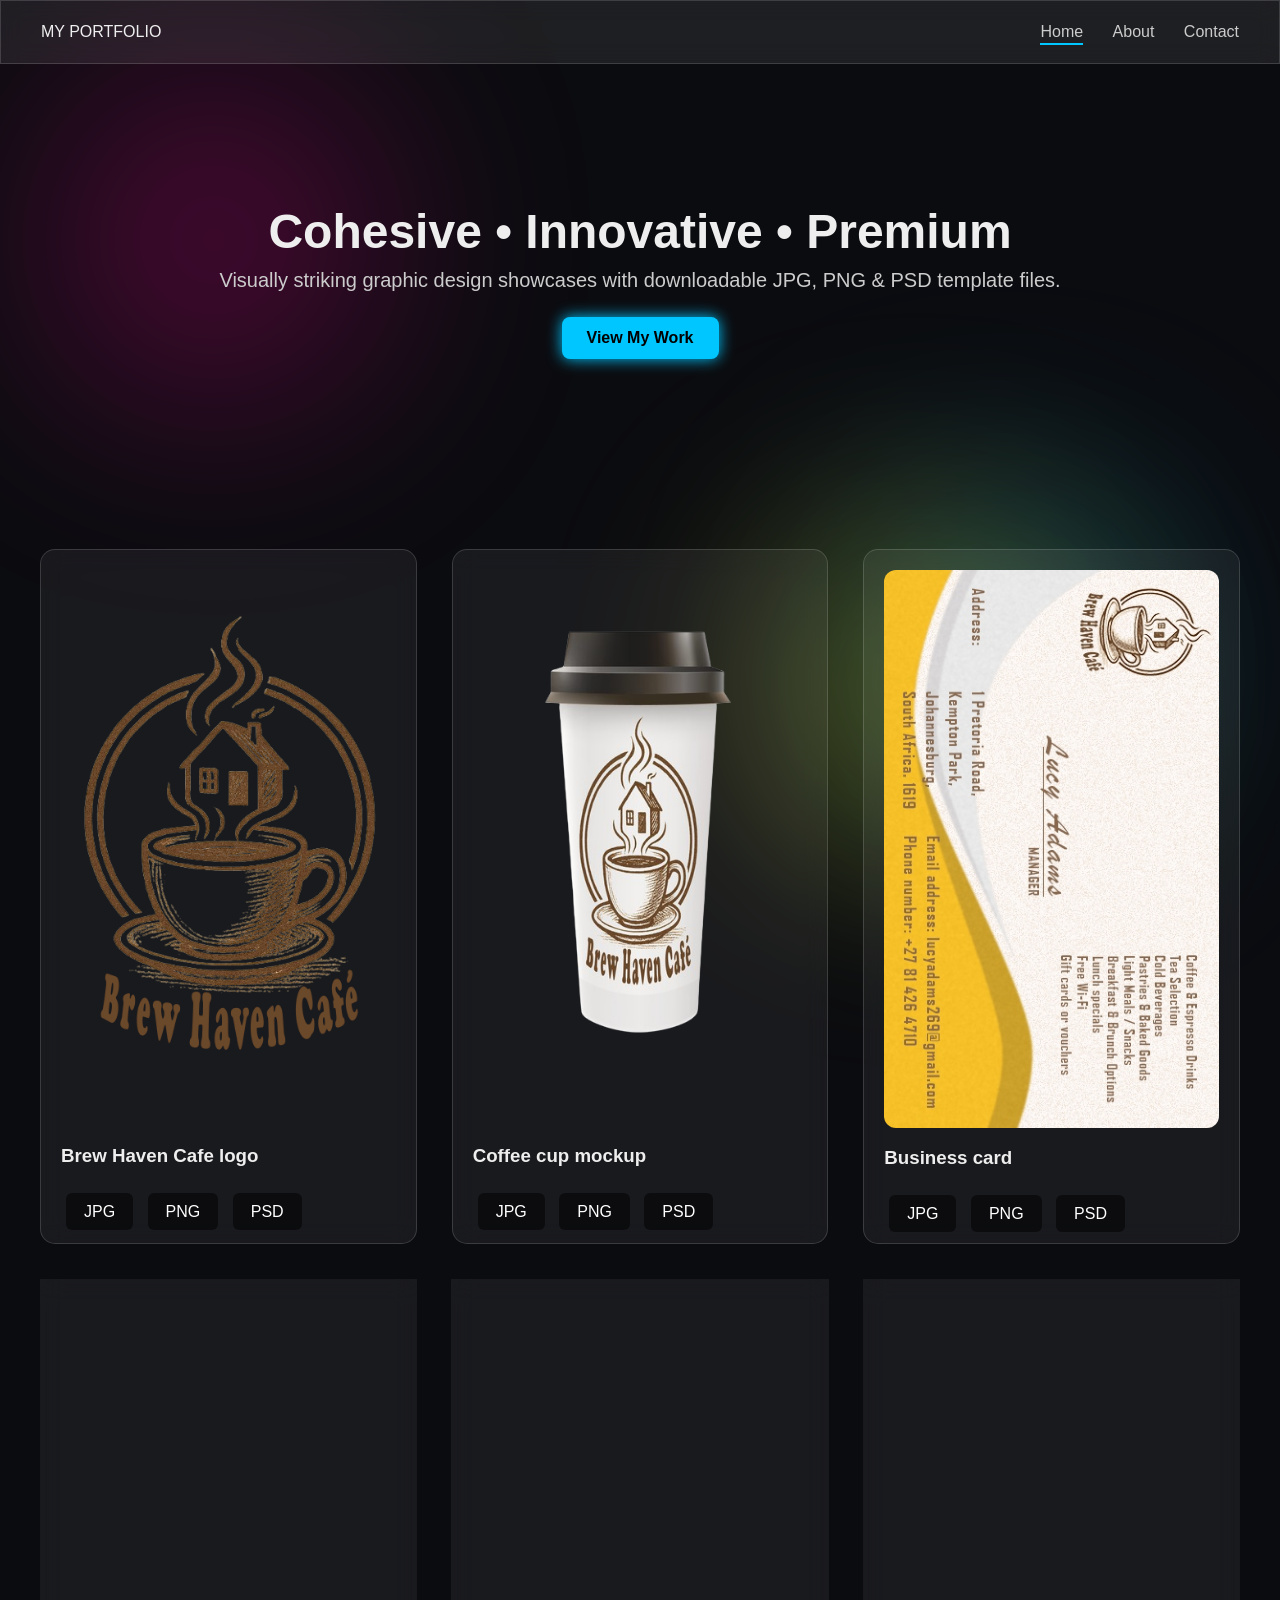
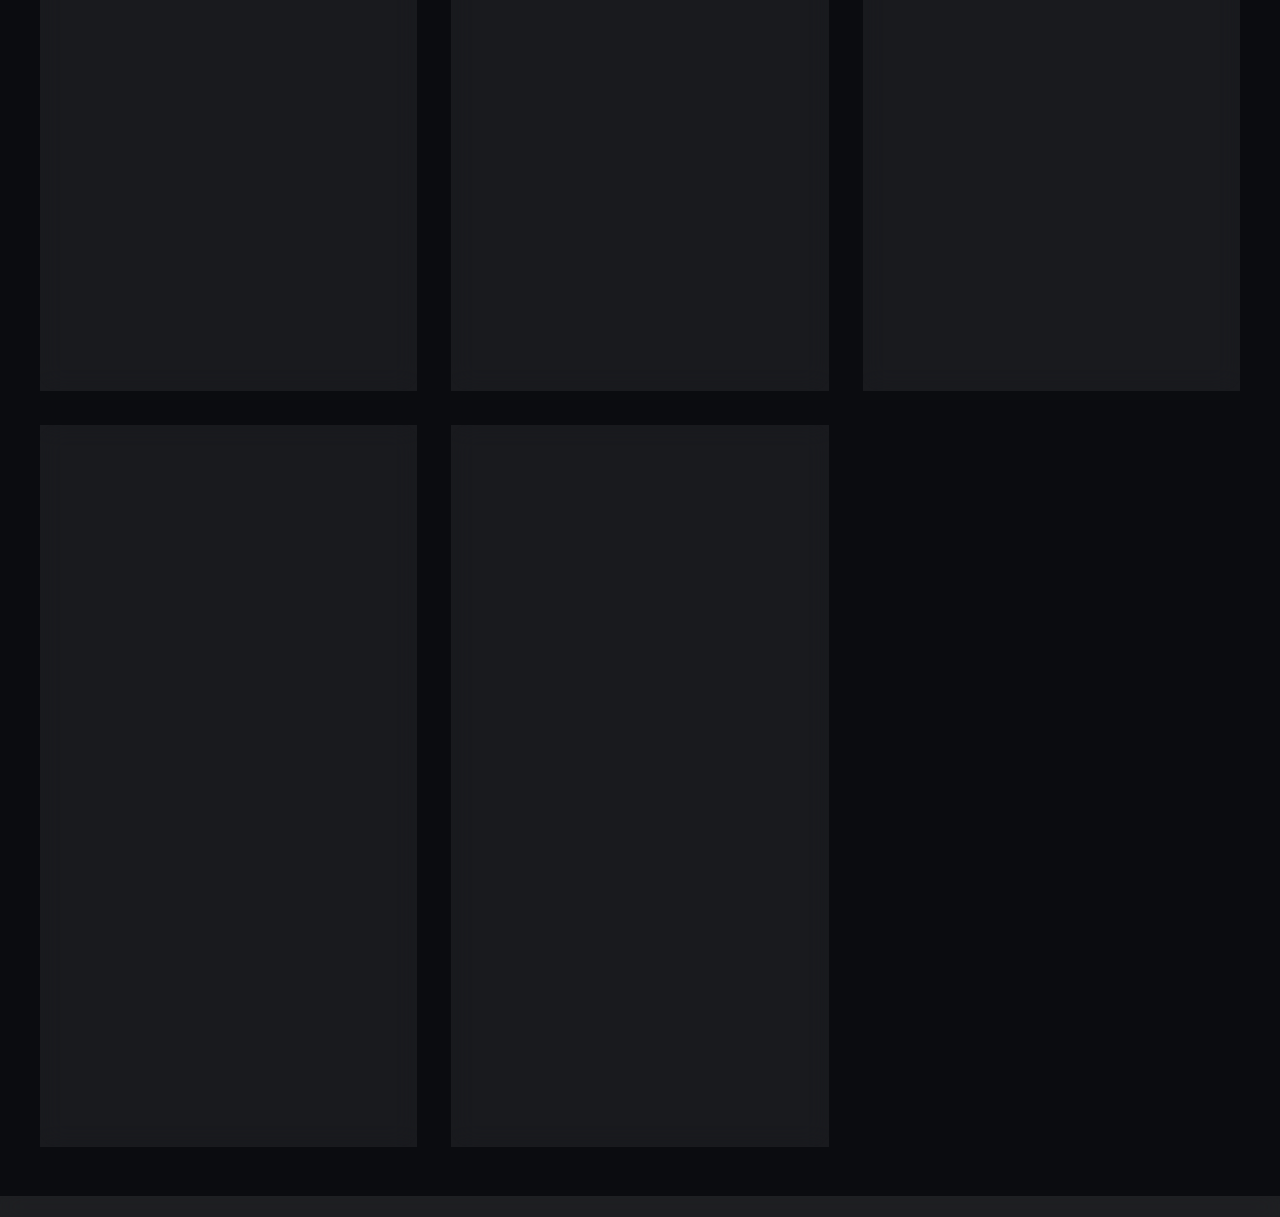
==== commit 66739531: "index.html" ====
--- a/index.html
+++ b/index.html
@@ -100,8 +100,10 @@
             <br>
             <br>
             <br>
+            <br>
             <h3>Glow Cosmetics</h3>
-            
+            <br>
+            <br>
             <div class="buttons">
                 <a href="images/cosmetics/Glow Cosmetics2.jpg" download>JPG</a>
                 <a href="images/cosmetics/Glow Cosmetics2.png" download>PNG</a>
@@ -115,8 +117,10 @@
             <br>
             <br>
             <br>
+            <br>
             <h3>Glow Cosmetics</h3>
-            
+            <br>
+            <br>
             <div class="buttons">
                 <a href="images/cosmetics/Glow Cosmetics3.jpg" download>JPG</a>
                 <a href="images/cosmetics/Glow Cosmetics3.png" download>PNG</a>
@@ -185,3 +189,4 @@
 
 
 
+
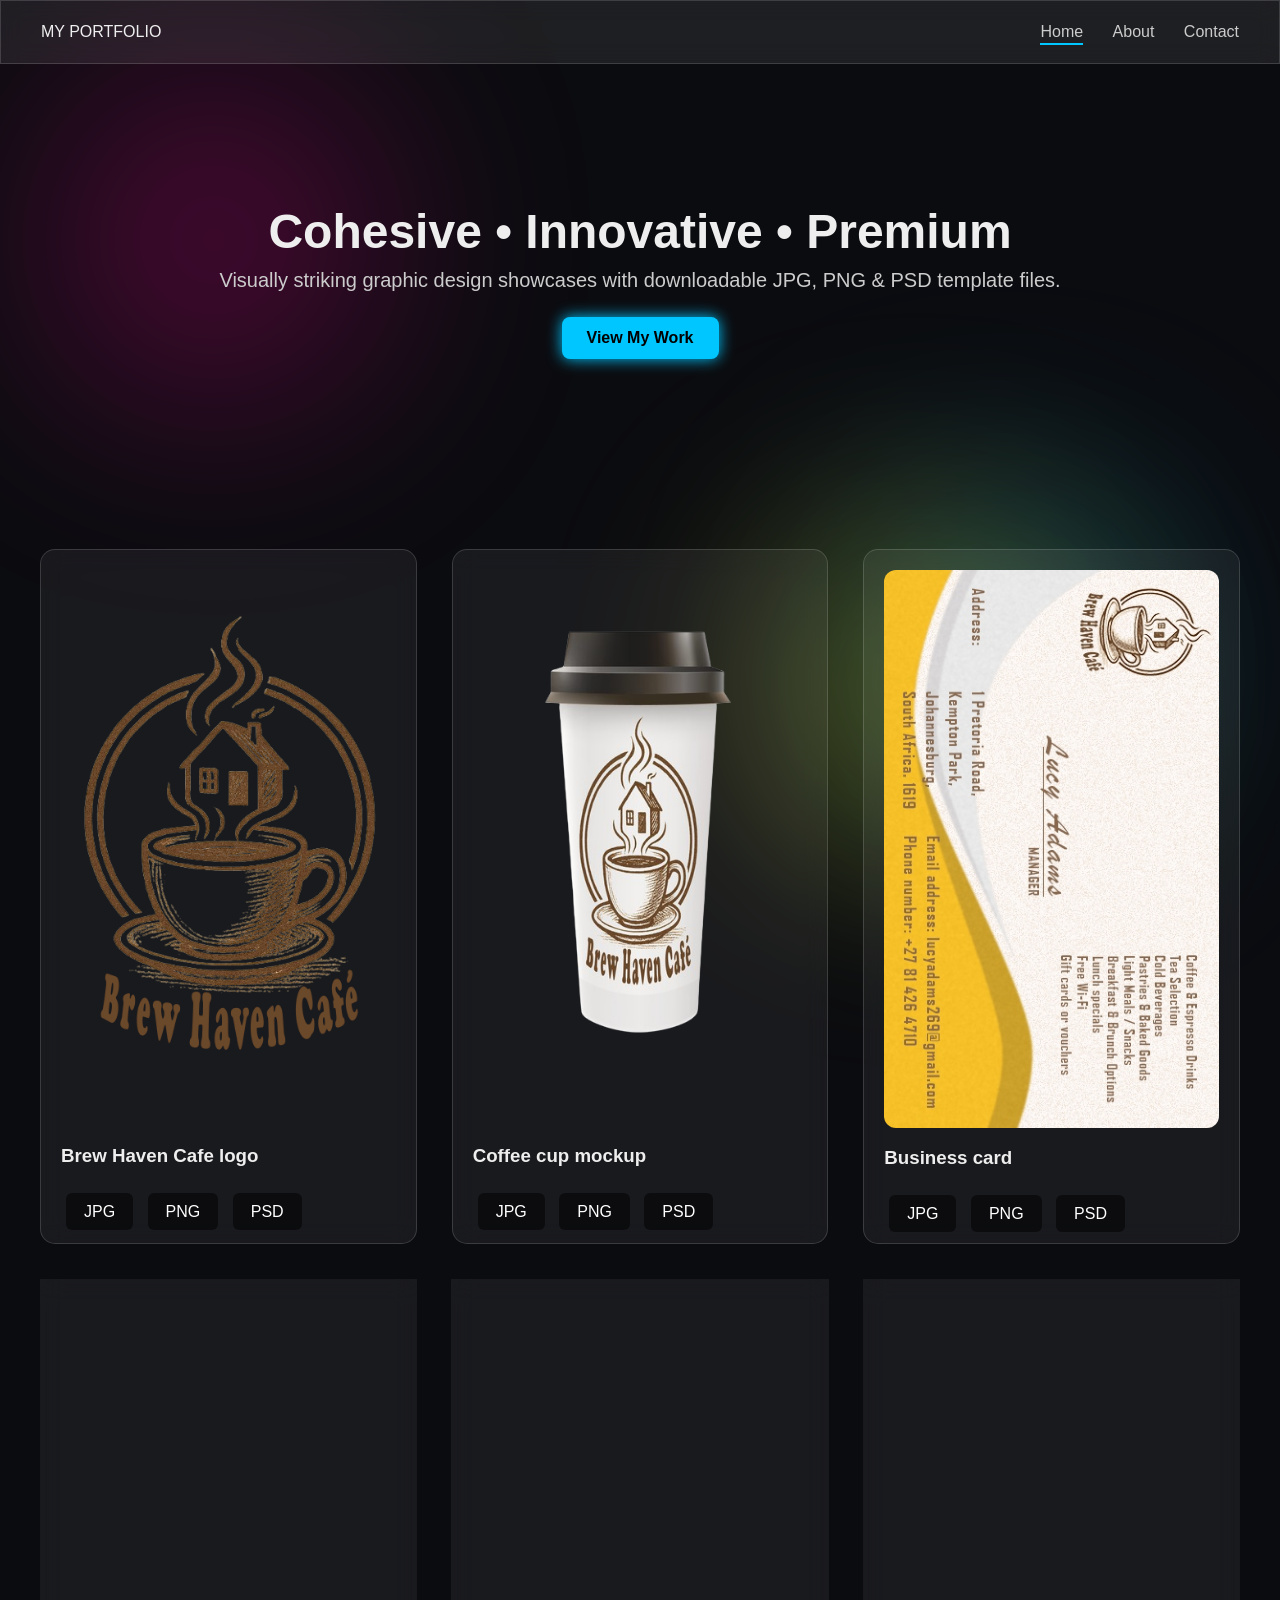
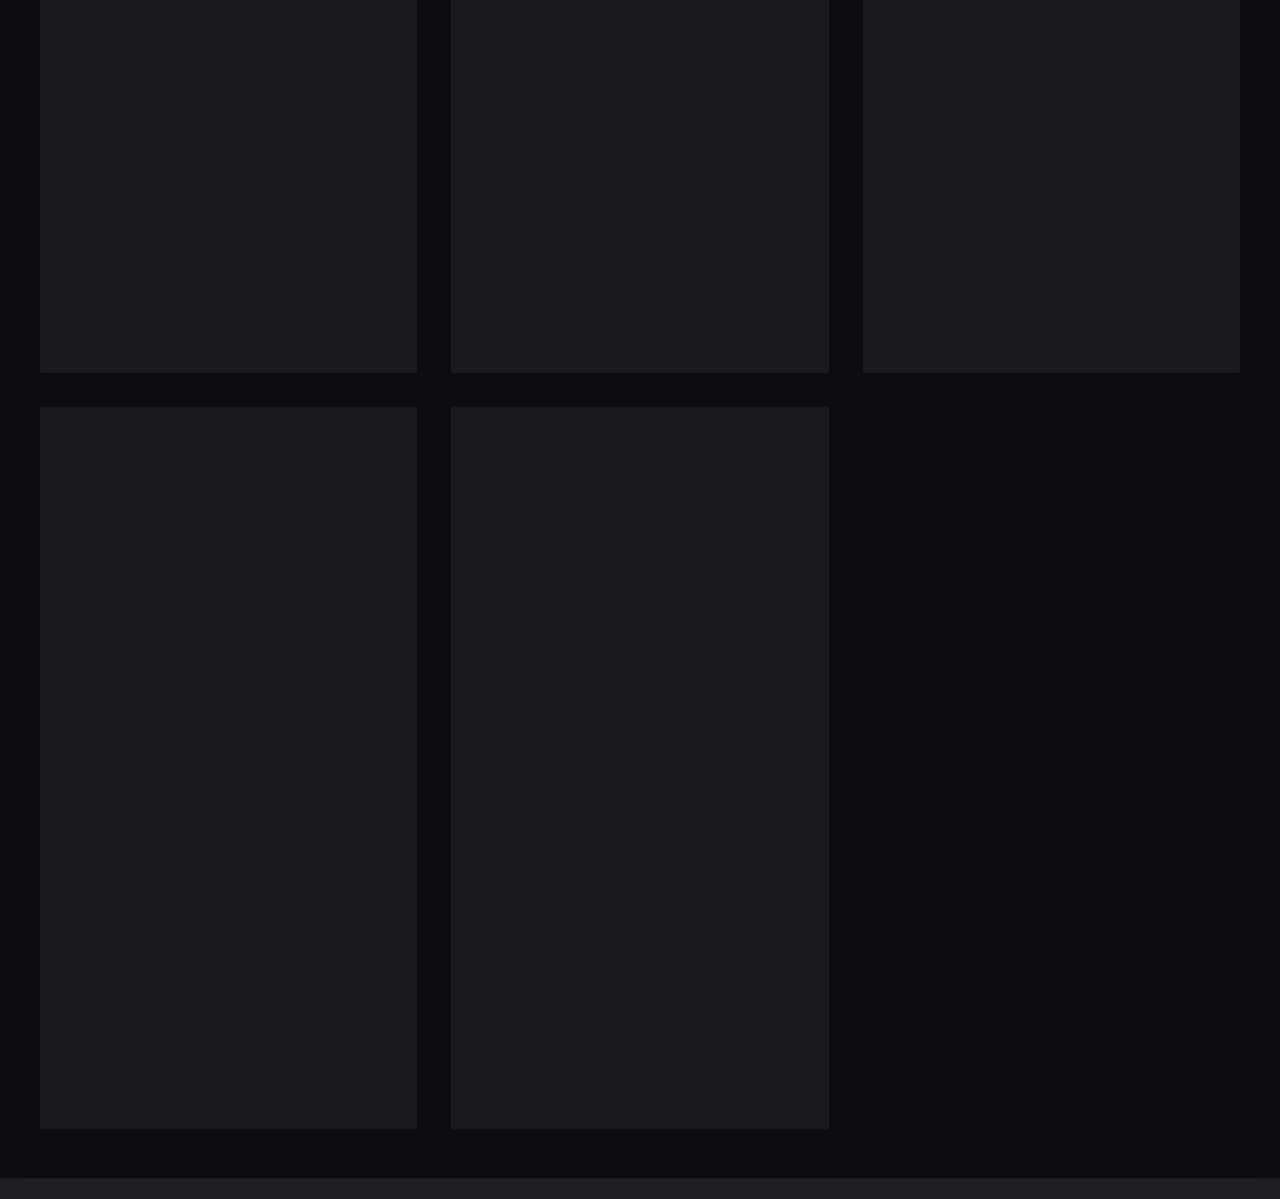
==== commit 54ad5607: "index.html" ====
--- a/index.html
+++ b/index.html
@@ -103,7 +103,7 @@
             <br>
             <h3>Glow Cosmetics</h3>
             <br>
-            <br>
+            
             <div class="buttons">
                 <a href="images/cosmetics/Glow Cosmetics2.jpg" download>JPG</a>
                 <a href="images/cosmetics/Glow Cosmetics2.png" download>PNG</a>
@@ -120,7 +120,7 @@
             <br>
             <h3>Glow Cosmetics</h3>
             <br>
-            <br>
+            
             <div class="buttons">
                 <a href="images/cosmetics/Glow Cosmetics3.jpg" download>JPG</a>
                 <a href="images/cosmetics/Glow Cosmetics3.png" download>PNG</a>
@@ -190,3 +190,4 @@
 
 
 
+
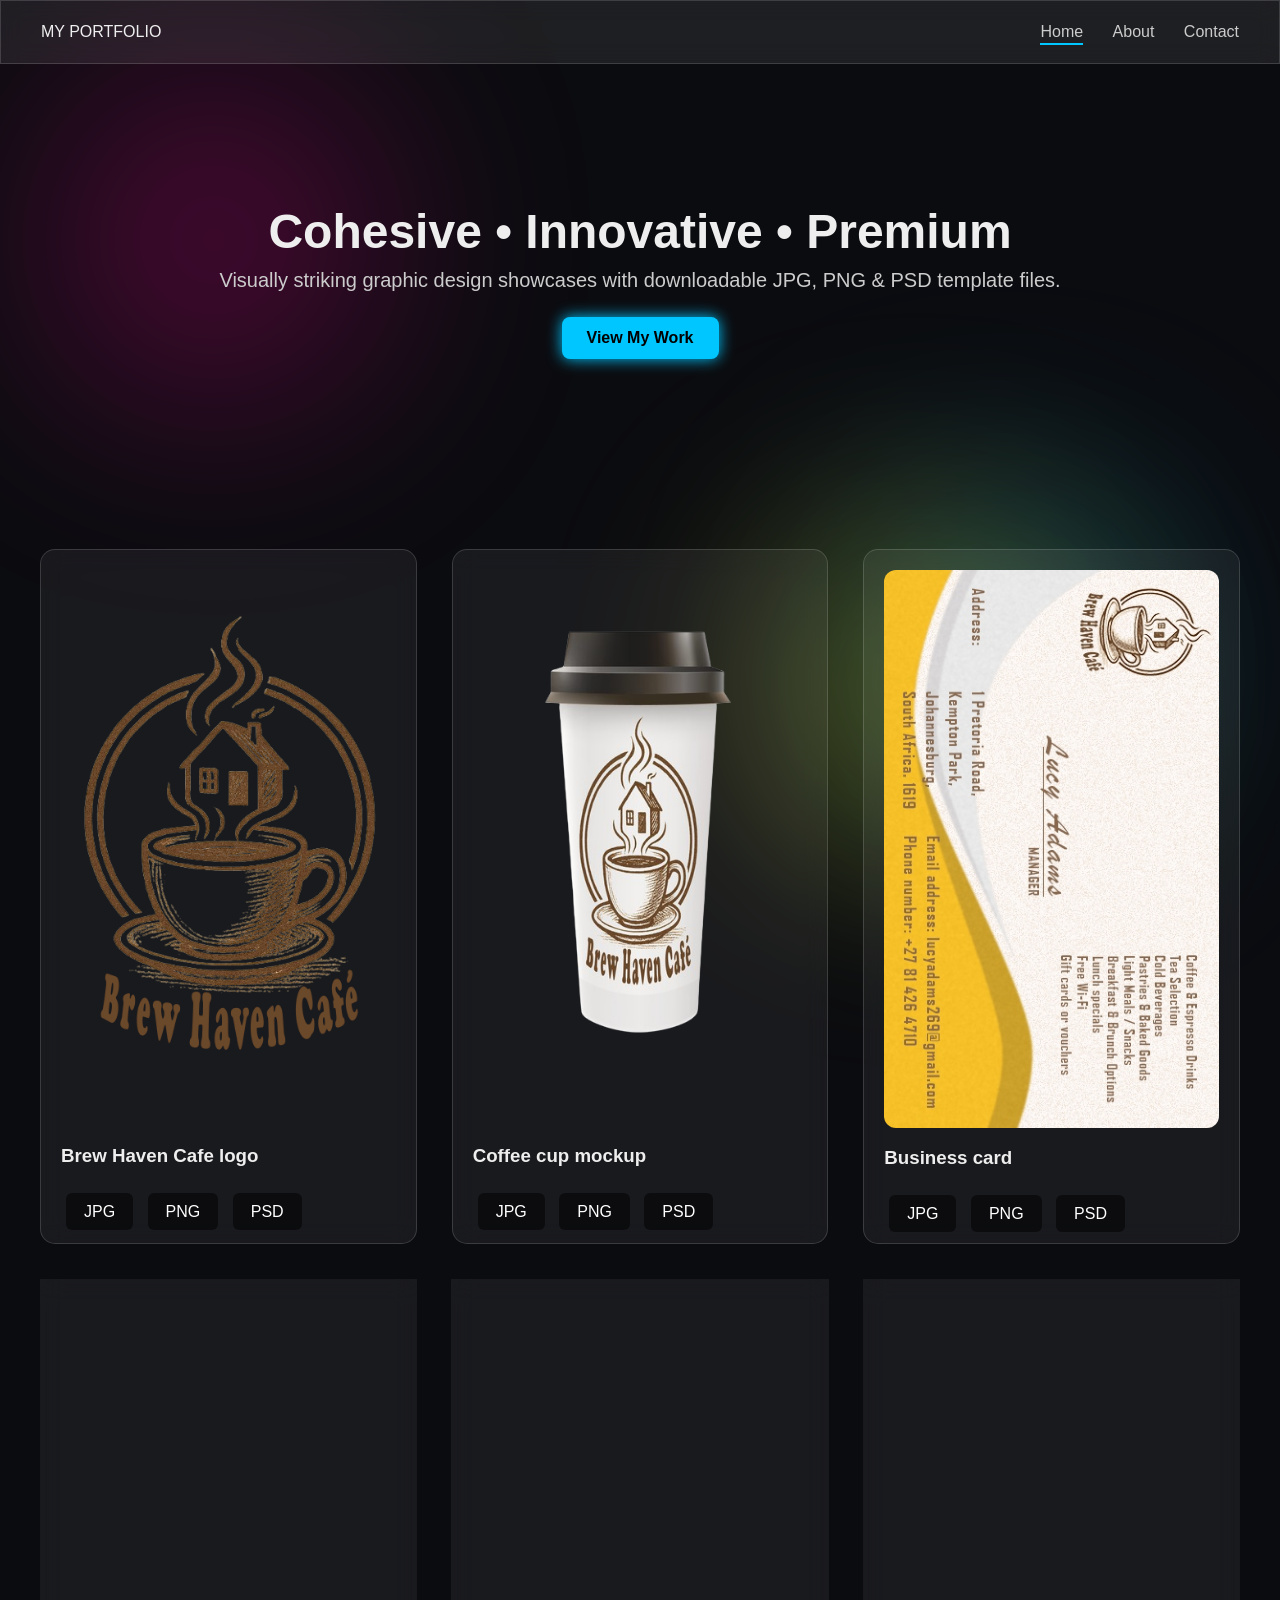
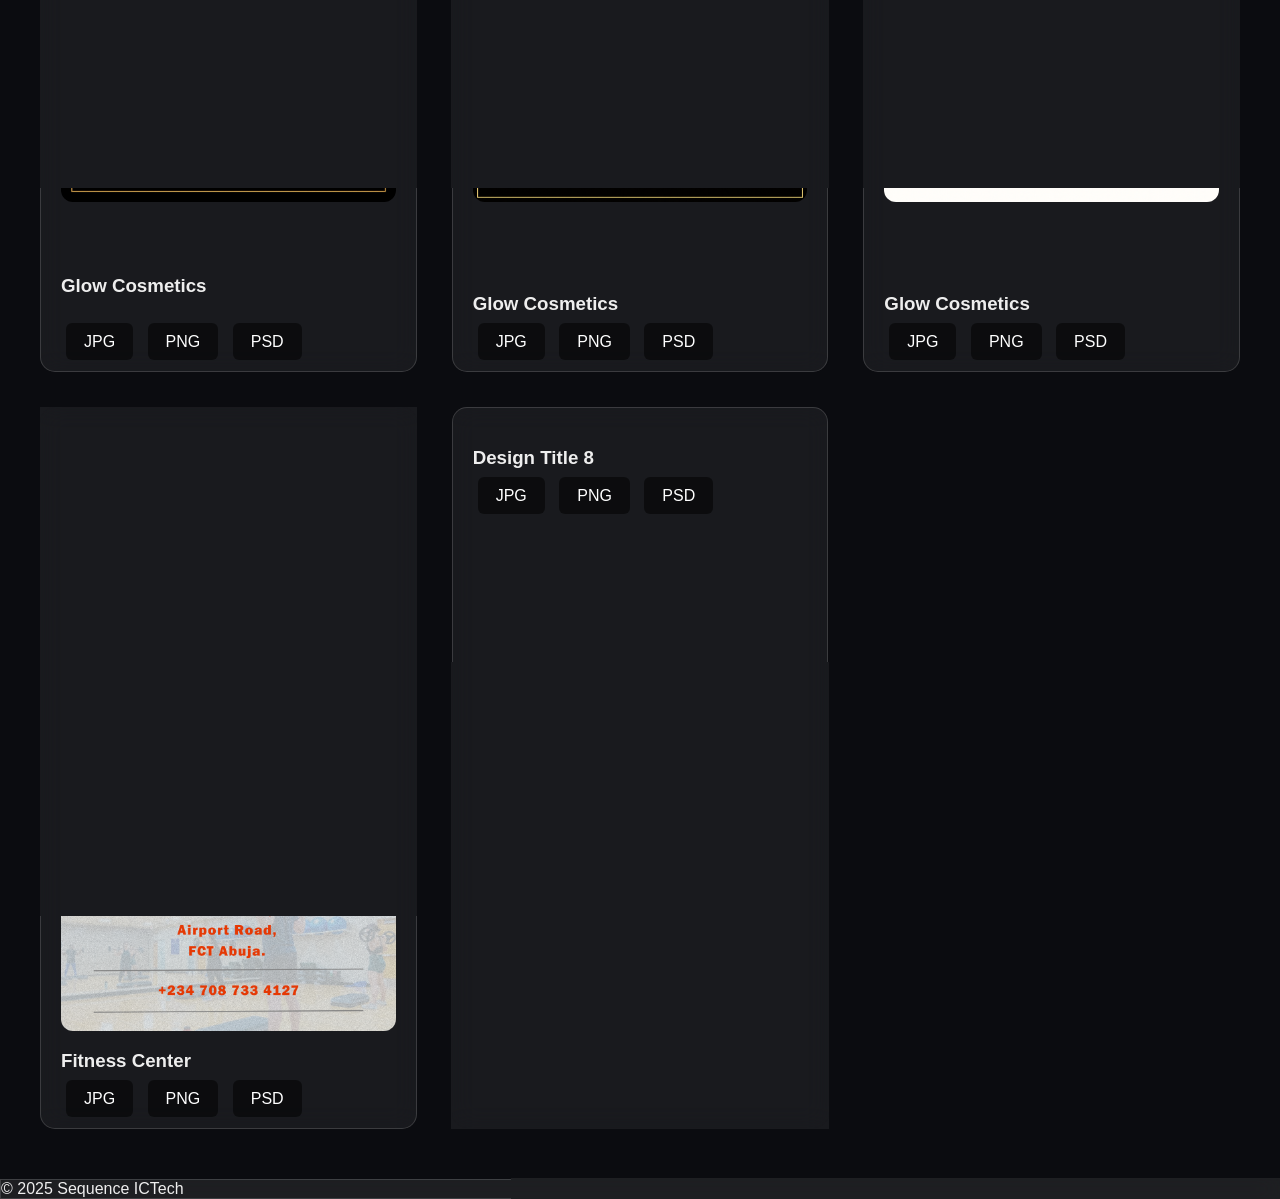
==== commit 6d06acab: "index.html" ====
--- a/index.html
+++ b/index.html
@@ -24,7 +24,7 @@
         </nav>
     </header>
 
-    <!-- HERO (Parallax + Fade) -->
+    <!-- HERO -->
     <section class="hero parallax fade-in">
         <h1>Cohesive • Innovative • Premium</h1>
         <p>Visually striking graphic design showcases with downloadable JPG, PNG & PSD template files.</p>
@@ -191,3 +191,4 @@
 
 
 
+
